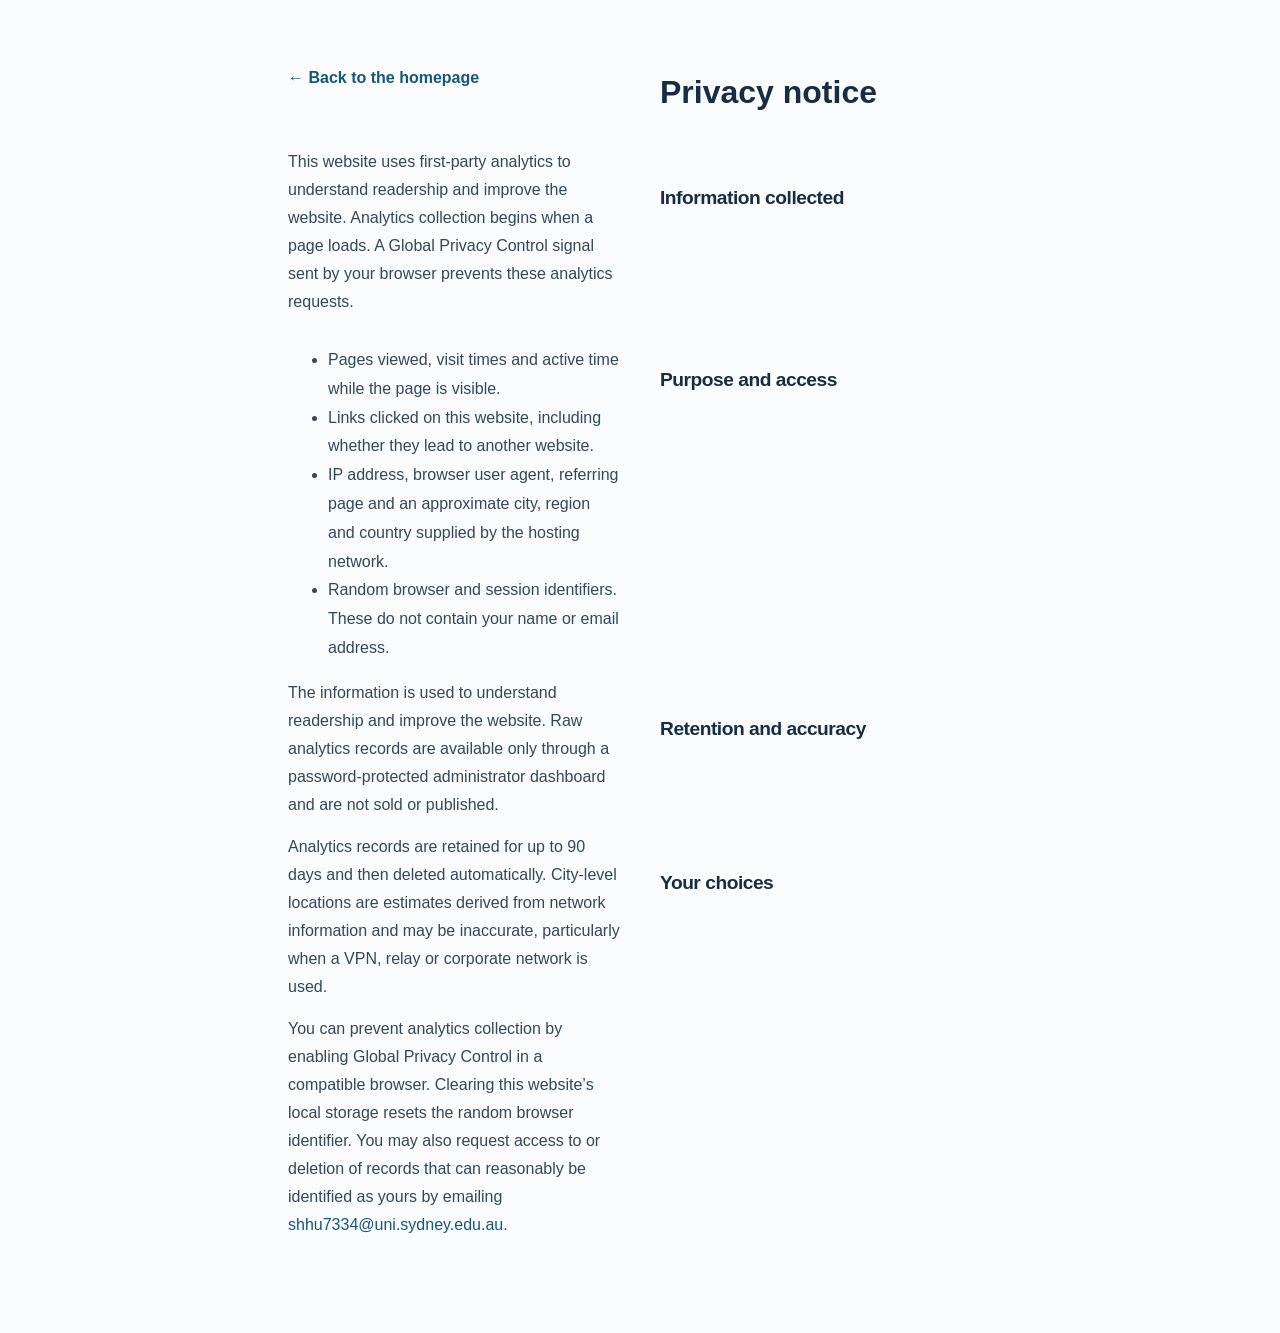
==== privacy.html @ 1123b1df "Add private visitor analytics" ====
<!doctype html>
<html lang="en">
<head>
  <meta charset="utf-8">
  <meta name="viewport" content="width=device-width, initial-scale=1">
  <meta name="theme-color" content="#f8f7f4">
  <meta name="robots" content="noindex">
  <title>Privacy · Shanglong Hu</title>
  <link rel="stylesheet" href="./style.css?v=21">
  <style>
    .privacy-page{max-width:760px;margin:auto;padding:64px 28px 80px}
    .privacy-page h1{font-size:2rem;margin:0 0 28px}
    .privacy-page h2{font-size:1.2rem;margin-top:38px}
    .privacy-page ul{color:var(--body);line-height:1.8}
    .privacy-page .back{display:inline-block;margin-bottom:30px;font-weight:600}
  </style>
</head>
<body>
  <main class="privacy-page">
    <a class="back" href="./index.html">← Back to the homepage</a>
    <h1>Privacy notice</h1>
    <p>This website uses first-party analytics to understand readership and improve the website. Analytics collection begins when a page loads. A Global Privacy Control signal sent by your browser prevents these analytics requests.</p>

    <h2>Information collected</h2>
    <ul>
      <li>Pages viewed, visit times and active time while the page is visible.</li>
      <li>Links clicked on this website, including whether they lead to another website.</li>
      <li>IP address, browser user agent, referring page and an approximate city, region and country supplied by the hosting network.</li>
      <li>Random browser and session identifiers. These do not contain your name or email address.</li>
    </ul>

    <h2>Purpose and access</h2>
    <p>The information is used to understand readership and improve the website. Raw analytics records are available only through a password-protected administrator dashboard and are not sold or published.</p>

    <h2>Retention and accuracy</h2>
    <p>Analytics records are retained for up to 90 days and then deleted automatically. City-level locations are estimates derived from network information and may be inaccurate, particularly when a VPN, relay or corporate network is used.</p>

    <h2>Your choices</h2>
    <p>You can prevent analytics collection by enabling Global Privacy Control in a compatible browser. Clearing this website’s local storage resets the random browser identifier. You may also request access to or deletion of records that can reasonably be identified as yours by emailing <a href="mailto:shhu7334@uni.sydney.edu.au">shhu7334@uni.sydney.edu.au</a>.</p>
  </main>
</body>
</html>
---- style.css ----
:root {
  color-scheme:light;
  --paper:#f8f7f4;
  --text:#23334b;
  --body:#48556a;
  --muted:#66748a;
  --accent:#315d85;
  --line:#d7deea
}

* {
  box-sizing:border-box
}

html {
  scroll-behavior:smooth;
  scroll-padding-top:36px
}

body {
  margin:0;
  background:#f8faf9;
  color:var(--text);
  font:16px/1.75 -apple-system,BlinkMacSystemFont,"Segoe UI",Arial,sans-serif;
  -webkit-font-smoothing:antialiased
}

a {
  color:var(--accent);
  text-decoration:none;
  text-underline-offset:4px
}
a:hover {
  text-decoration:underline
}
a:focus-visible {
  outline:2px solid var(--accent);
  outline-offset:5px;
  border-radius:2px
}

.skip-link {
  position:fixed;
  top:12px;
  left:12px;
  z-index:10;
  padding:8px 16px;
  background:#fff;
  transform:translateY(-160%)
}
.skip-link:focus {
  transform:none
}

.layout {
  display:grid;
  grid-template-columns:240px minmax(0,1fr);
  gap:76px;
  max-width:1120px;
  margin:auto;
  padding:0 40px
}

.sidebar {
  position:sticky;
  top:0;
  align-self:start;
  padding:66px 0 36px
}

.headshot {
  display:block;
  width:140px;
  height:140px;
  object-fit:cover;
  object-position:center 39%;
  border-radius:50%;
  margin:0 auto 24px;
  border:5px solid #fff;
  box-shadow:0 3px 18px #24352f0d
}

.name {
  font:600 1.7rem/1.25 Georgia,"Times New Roman",serif;
  letter-spacing:-.035em;
  margin:0 0 13px;
  text-align:center
}

.affiliation {
  font-size:.86rem;
  line-height:1.65;
  text-align:center;
  margin:0
}

.socials {
  display:flex;
  flex-wrap:wrap;
  justify-content:center;
  align-items:center;
  gap:6px;
  margin:16px 0 26px
}
.socials a {
  display:inline-flex;
  align-items:center;
  justify-content:center;
  width:34px;
  height:34px;
  border:1px solid transparent;
  border-radius:50%;
  transition:background-color .2s ease,border-color .2s ease
}
.socials a:hover {
  background:#fff;
  border-color:var(--line);
  text-decoration:none
}
.socials svg {
  width:18px;
  height:18px;
  fill:currentColor
}

.sidebar nav {
  padding:20px 0 0;
  border-top:1px solid var(--line)
}
.sidebar nav a {
  display:block;
  padding:7px 14px;
  color:var(--body);
  font-size:.86rem;
  border-radius:4px
}
.sidebar nav a:hover {
  background:#e6edf7;
  color:var(--accent);
  text-decoration:none
}

main {
  min-width:0;
  padding:66px 0 36px
}
main:focus {
  outline:none
}
section {
  margin-bottom:48px;
  scroll-margin-top:32px
}

.eyebrow {
  font-size:.69rem;
  letter-spacing:.14em;
  text-transform:uppercase;
  color:var(--accent);
  margin:0 0 16px;
  font-weight:600
}

h2 {
  font:400 1.65rem/1.3 Georgia,"Times New Roman",serif;
  letter-spacing:-.025em;
  margin:0 0 20px;
  padding-bottom:12px;
  border-bottom:1px solid var(--line)
}
h3 {
  font-size:1rem;
  line-height:1.55;
  font-weight:600;
  margin:0 0 7px
}
p {
  margin:0 0 14px;
  color:var(--body)
}

.intro-section {
  margin-bottom:40px
}
.intro-section p:not(.eyebrow) {
  font-size:1rem;
  line-height:1.8
}
.intro-section strong {
  color:var(--text);
  font-weight:600
}

.interest-list {
  list-style:none;
  padding:0;
  margin:0
}
.interest-list li {
  display:grid;
  grid-template-columns:205px minmax(0,1fr);
  gap:18px;
  padding:15px 18px;
  background:#fff;
  border:1px solid var(--line);
  border-left:3px solid #7d9fc2;
  border-radius:6px;
  box-shadow:0 4px 16px #243b3208
}
.interest-list li + li {
  margin-top:12px
}
.interest-list strong {
  font-size:.9rem;
  font-weight:600;
  line-height:1.65;
  color:var(--text)
}
.interest-list span {
  font-size:.89rem;
  color:var(--body);
  line-height:1.7
}

.entry {
  display:grid;
  grid-template-columns:112px minmax(0,1fr);
  gap:22px
}
.entry-date {
  font-size:.77rem;
  color:var(--muted);
  padding-top:3px;
  font-variant-numeric:tabular-nums
}
.entry-subtitle {
  font-size:.88rem;
  margin-bottom:3px
}
.entry p:last-child {
  margin-bottom:0
}

.publication {
  background:#f2f6fc;
  padding:23px 26px;
  border:1px solid var(--line);
  border:1px solid #bed8ed;
  border-radius:6px;
  box-shadow:0 5px 18px #243b3208
}
.publication h3 {
  font-size:1.03rem;
  line-height:1.6;
  margin-bottom:10px
}
.publication p {
  font-size:.87rem;
  margin-bottom:5px
}
.publication .publication-authors {
  color:var(--text)
}
.publication .publication-venue {
  color:var(--muted);
  font-size:.81rem;
  margin-bottom:0
}
.publication-venue span {
  padding:0 3px
}

.project-title {
  margin:16px 0 6px;
  font-size:.92rem;
  line-height:1.65;
  color:var(--text)
}
.project-team {
  color:var(--muted)
}
.entry article>p:not(.project-title) {
  font-size:.86rem
}
.award {
  margin-top:16px;
  line-height:1.9
}
.award-label {
  display:inline-block;
  font-size:.74rem;
  font-weight:600;
  color:#695525;
  background:#f0ebda;
  border-radius:4px;
  padding:4px 10px;
  border:1px solid #e6d9b5;
  margin-bottom:4px;
  transition:background-color .2s ease,border-color .2s ease
}
.award-label span {
  margin-left:5px
}
.award-label:hover {
  background:#e9dfc4;
  border-color:#d6c592;
  text-decoration:none
}

footer {
  display:flex;
  align-items:center;
  flex-wrap:wrap;
  gap:18px;
  border-top:1px solid var(--line);
  padding-top:22px;
  margin-top:52px;
  color:var(--muted);
  font-size:.75rem
}
footer span {
  margin-right:auto
}

@media(max-width:900px) {
  .layout {
  grid-template-columns:210px minmax(0,1fr);
  gap:40px;
  padding:0 28px
}
.interest-list li {
  grid-template-columns:1fr;
  gap:3px
}

}

@media(max-width:700px) {
  .layout {
  display:block;
  max-width:620px;
  padding:0 24px
}
.sidebar {
  position:static;
  padding:36px 0 0
}
.headshot {
  width:112px;
  height:112px;
  margin-bottom:18px
}
.name {
  font-size:1.65rem
}
.socials {
  margin:18px 0 24px
}
.sidebar nav {
  display:flex;
  flex-wrap:wrap;
  justify-content:center;
  padding:14px 0;
  border-bottom:1px solid var(--line);
  gap:2px 4px
}
.sidebar nav a {
  font-size:.78rem;
  padding:5px 8px
}
main {
  padding-top:34px
}
h2 {
  font-size:1.5rem
}
section {
  margin-bottom:35px
}
.entry {
  grid-template-columns:1fr;
  gap:6px
}
.publication {
  padding:18px 20px
}

}

@media(max-width:360px) {
  .layout {
  padding:0 18px
}
footer {
  gap:12px
}

}

@media(prefers-reduced-motion:reduce) {
  html {
  scroll-behavior:auto
}
  .socials a,.award-label {
  transition:none
}

}

.news {
  padding:12px 16px;
  background:#fff;
  border:1px solid #bed8ed;
  border-radius:6px;
}
.interest-list li:nth-child(2) { border-left-color:#81b8ae; background:#f3faf8 }
.interest-list li:nth-child(3) { border-left-color:#80b9ac; background:#f2faf7 }

/* A consistent, understated surface for each content block. */
.news, .interest-list li, #education > div, .publication, #experience .entry {
  background:#fff;
  border:1px solid #d7e5ef;
  border-radius:8px;
  box-shadow:0 3px 14px rgba(35, 51, 75, .035);
}
.news { padding:14px 18px; margin-top:22px }
.interest-list li, .interest-list li:nth-child(2), .interest-list li:nth-child(3) {
  background:#fff;
  border:1px solid #d7e5ef;
  border-left:3px solid #a8cbdc;
  padding:16px 18px;
}
#education > div { padding:20px 22px }
.publication { padding:22px }
#experience .entry { padding:20px 22px }
.entry-date { color:#52748a }
.award-label { color:#315d75; background:#eff7fa; border-color:#d3e7ef }
.award-label:hover { background:#e4f2f6; border-color:#b8d8e4 }
h2 { border-bottom-color:#d7e5ef }
.sidebar nav a { border-radius:6px }
@media(max-width:700px) {
  #education > div, .publication, #experience .entry { padding:18px }
}
/* Profile-led layout inspired by the reference site. */
body { background:#fff; color:#243449; font-family:-apple-system,BlinkMacSystemFont,"Segoe UI",Arial,sans-serif }
.topbar { border-bottom:1px solid #e3eaf0; background:#fff }
.topbar-inner { max-width:1120px; min-height:70px; margin:auto; padding:0 40px; display:flex; align-items:center; justify-content:space-between; gap:24px }
.brand { color:#243449; font-weight:700; font-size:1.15rem }
.topbar nav { display:flex; flex-wrap:wrap; gap:28px }
.topbar nav a { color:#344a60; font-size:.88rem; font-weight:600 }
.layout { max-width:1120px; grid-template-columns:240px minmax(0,1fr); gap:70px }
.sidebar { position:static; padding-top:76px }
.headshot { width:180px; height:180px; border:4px solid #e3eef3; box-shadow:none; margin-bottom:22px }
.name { font:700 1.75rem/1.2 -apple-system,BlinkMacSystemFont,"Segoe UI",Arial,sans-serif; letter-spacing:-.025em }
.affiliation { font-size:.95rem }
main { padding-top:76px; display:grid; grid-template-columns:1fr 1fr; column-gap:40px; align-items:start }
section { margin-bottom:48px }
#about, #publication, #experience, footer { grid-column:1 / -1 }
#research { grid-column:1 }
#education { grid-column:2 }
.eyebrow { color:#487c8a; margin-bottom:12px }
h2 { font:700 1.65rem/1.25 -apple-system,BlinkMacSystemFont,"Segoe UI",Arial,sans-serif; letter-spacing:-.025em; border:0; padding:0; margin-bottom:20px }
.intro-section { margin-bottom:36px }
.intro-section p:not(.eyebrow) { line-height:1.75 }
.news { background:#fff; border:1px solid #bed8ed; border-radius:6px; box-shadow:none; padding:12px 16px }
.interest-list li, .interest-list li:nth-child(2), .interest-list li:nth-child(3) { display:list-item; list-style:disc; background:transparent; border:0; border-radius:0; padding:0; margin:0 0 12px 19px; box-shadow:none }
.interest-list strong, .interest-list span { display:block }
.interest-list span { margin-top:2px }
#education > div { background:transparent; border:0; padding:0; box-shadow:none }
.publication, #experience .entry { background:#fff; border:1px solid #dce8ef; border-radius:8px; box-shadow:0 4px 20px rgba(35,51,75,.04); padding:22px }
footer { width:100% }
@media(max-width:900px) { .layout { grid-template-columns:200px minmax(0,1fr); gap:36px } .headshot { width:160px; height:160px } main { column-gap:25px } }
@media(max-width:700px) { .topbar-inner { padding:16px 24px; flex-wrap:wrap; gap:12px } .topbar nav { gap:12px 20px } .layout { display:block; padding:0 24px } .sidebar { padding:38px 0 0 } .headshot { width:140px; height:140px } main { padding-top:28px; display:block } section { margin-bottom:36px } .interest-list li, .interest-list li:nth-child(2), .interest-list li:nth-child(3) { display:list-item } }

/* Profile links and high-contrast, quiet blue palette. */
:root { --text:#172d42; --body:#33485b; --muted:#526778; --accent:#155878; --line:#c6d9e3 }
body { color:var(--text); background:#f9fbfc }
p { color:var(--body) }
.topbar { background:#fff; border-bottom-color:#cbdce5 }
.brand, .topbar nav a { color:#17374d }
.topbar nav a:hover, a:hover { color:#0b617d }
.socials { display:flex; flex-direction:column; align-items:stretch; gap:2px; width:max-content; max-width:100%; margin:22px auto 0 }
.socials a { width:auto; height:auto; justify-content:flex-start; gap:11px; padding:6px 10px; border-radius:6px; color:#155878; font-size:.88rem; font-weight:600 }
.socials a:hover { background:#eaf4f7; border-color:#c6dce5 }
.socials svg { flex:none; width:18px; height:18px }
.headshot { border-color:#c9e0e5 }
.news { border-color:#a8cce0; background:#fff }
.publication, #experience .entry { border-color:#cbdce5; background:#fff }
.publication .publication-venue, .entry-date, footer { color:#526778 }
.interest-list span { color:#33485b }
@media(max-width:700px) { .socials { margin:20px auto 0 } }

.headshot { filter:brightness(1.15) }

.headshot { width:195px; height:195px }
@media(max-width:900px) { .headshot { width:175px; height:175px } }
@media(max-width:700px) { .headshot { width:150px; height:150px } }

.paper-links { display:flex; flex-wrap:wrap; gap:10px; margin-top:16px }
.paper-links a { display:inline-flex; align-items:center; padding:5px 14px; border:1px solid #aacbdc; border-radius:5px; background:#fff; color:#155878; font-size:.8rem; font-weight:600; line-height:1.6 }
.paper-links a:hover { background:#eaf4f7; border-color:#7caabc; text-decoration:none }

/* Education follows the profile links in the sidebar. */
.sidebar #education { margin:32px 0 0; padding-top:24px; border-top:1px solid var(--line) }
.sidebar #education h2 { font-size:1.15rem; margin-bottom:14px }
.sidebar #education h3 { font-size:.9rem; line-height:1.5 }
.sidebar #education .entry-subtitle { font-size:.8rem; line-height:1.65; margin-bottom:5px }
#research { grid-column:1 / -1 }
@media(max-width:700px) { .sidebar #education { max-width:360px; margin:28px auto 0; padding-top:22px } }

/* Compact profile links on portrait phones; stacked links in landscape. */
@media(max-width:700px) and (orientation:portrait) {
  .socials { flex-direction:row; justify-content:center; align-items:stretch; width:100%; max-width:360px; gap:4px; margin:22px auto 0 }
  .socials a { flex:1 1 0; min-width:0; flex-direction:column; justify-content:flex-start; gap:7px; padding:8px 2px; text-align:center; font-size:.72rem; line-height:1.4 }
  .socials svg { width:20px; height:20px }
}
@media(orientation:landscape) {
  .socials { flex-direction:column; width:max-content; align-items:stretch }
  .socials a { flex-direction:row; justify-content:flex-start; gap:11px }
}

@media(max-width:700px) and (orientation:portrait) { .sidebar #education { display:none } }
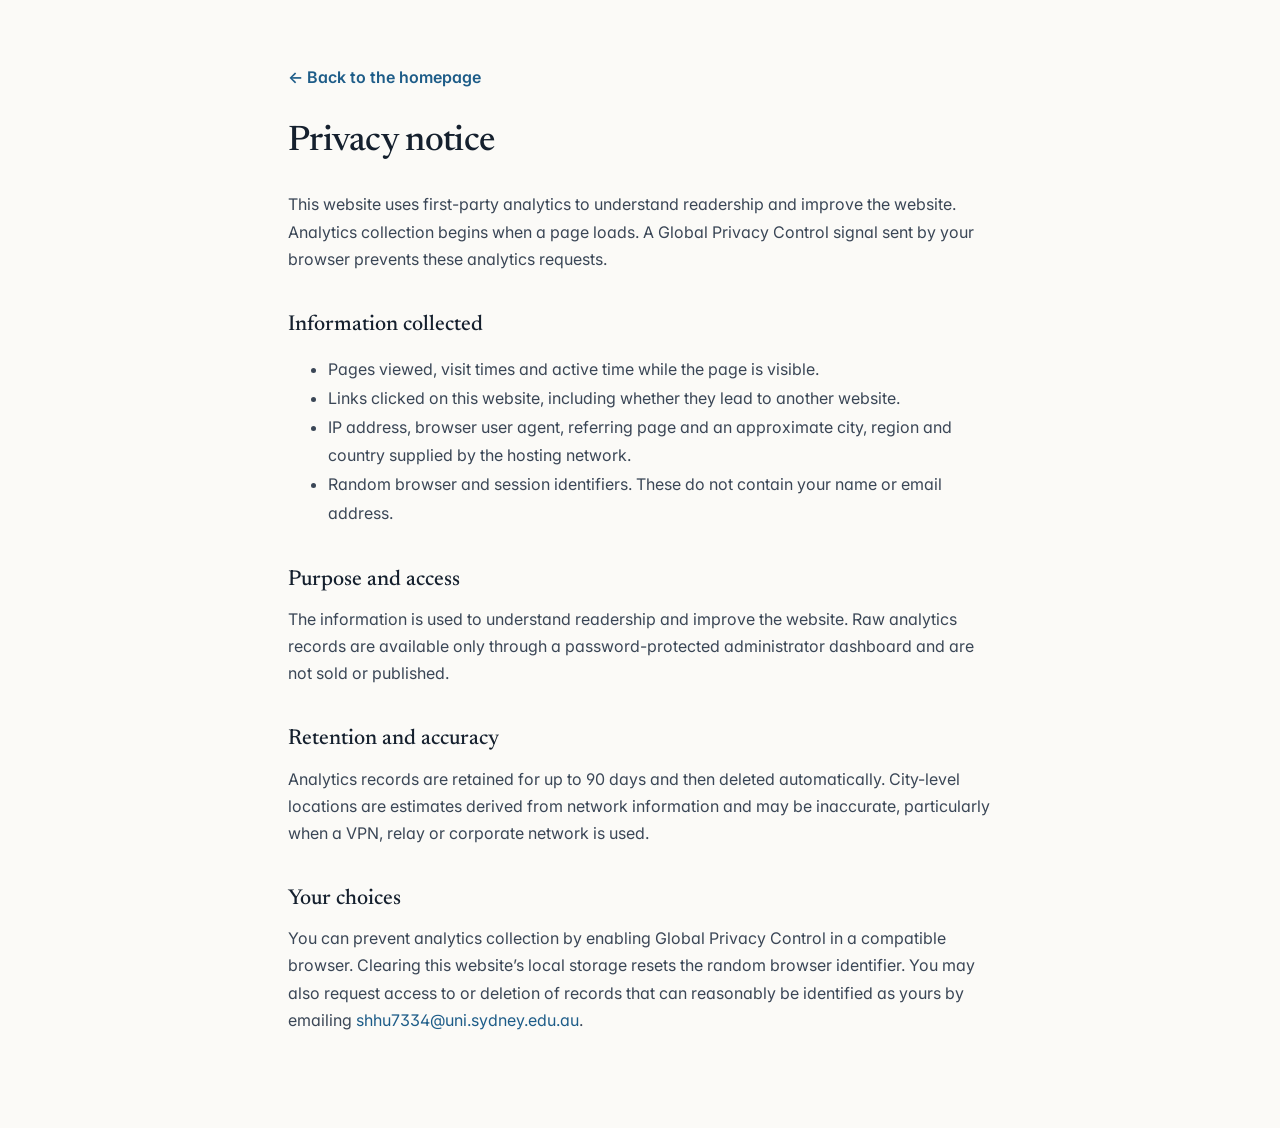
==== commit 7f519381: "Redesign homepage: new typography, paper figure, dark mode - Lead with a research statement and a da" ====
--- a/privacy.html
+++ b/privacy.html
@@ -3,14 +3,17 @@
 <head>
   <meta charset="utf-8">
   <meta name="viewport" content="width=device-width, initial-scale=1">
-  <meta name="theme-color" content="#f8f7f4">
+  <meta name="color-scheme" content="light dark">
+  <meta name="theme-color" content="#fbfaf7">
   <meta name="robots" content="noindex">
   <title>Privacy · Shanglong Hu</title>
-  <link rel="stylesheet" href="./style.css?v=21">
+  <script>(function(){var t=null;try{t=localStorage.getItem("shl_theme");}catch(e){}if(t==="light"||t==="dark")document.documentElement.setAttribute("data-theme",t);})();</script>
+  <link rel="stylesheet" href="https://fonts.googleapis.com/css2?family=Inter:wght@400;500;600&family=Newsreader:opsz,wght@6..72,500&display=swap" media="print" onload="this.media='all'">
+  <link rel="stylesheet" href="./style.css?v=30">
   <style>
     .privacy-page{max-width:760px;margin:auto;padding:64px 28px 80px}
-    .privacy-page h1{font-size:2rem;margin:0 0 28px}
-    .privacy-page h2{font-size:1.2rem;margin-top:38px}
+    .privacy-page h1{font:500 2.2rem/1.2 var(--font-serif);letter-spacing:-.02em;margin:0 0 28px}
+    .privacy-page h2{font:500 1.35rem/1.3 var(--font-serif);margin:38px 0 12px}
     .privacy-page ul{color:var(--body);line-height:1.8}
     .privacy-page .back{display:inline-block;margin-bottom:30px;font-weight:600}
   </style>
--- a/style.css
+++ b/style.css
@@ -1,523 +1,764 @@
-:root {
-  color-scheme:light;
-  --paper:#f8f7f4;
-  --text:#23334b;
-  --body:#48556a;
-  --muted:#66748a;
-  --accent:#315d85;
-  --line:#d7deea
-}
-
-* {
-  box-sizing:border-box
-}
-
-html {
-  scroll-behavior:smooth;
-  scroll-padding-top:36px
-}
-
-body {
-  margin:0;
-  background:#f8faf9;
-  color:var(--text);
-  font:16px/1.75 -apple-system,BlinkMacSystemFont,"Segoe UI",Arial,sans-serif;
-  -webkit-font-smoothing:antialiased
-}
-
-a {
-  color:var(--accent);
-  text-decoration:none;
-  text-underline-offset:4px
-}
-a:hover {
-  text-decoration:underline
-}
-a:focus-visible {
-  outline:2px solid var(--accent);
-  outline-offset:5px;
-  border-radius:2px
-}
-
-.skip-link {
-  position:fixed;
-  top:12px;
-  left:12px;
-  z-index:10;
-  padding:8px 16px;
-  background:#fff;
-  transform:translateY(-160%)
-}
-.skip-link:focus {
-  transform:none
-}
-
-.layout {
-  display:grid;
-  grid-template-columns:240px minmax(0,1fr);
-  gap:76px;
-  max-width:1120px;
-  margin:auto;
-  padding:0 40px
-}
-
-.sidebar {
-  position:sticky;
-  top:0;
-  align-self:start;
-  padding:66px 0 36px
-}
-
-.headshot {
-  display:block;
-  width:140px;
-  height:140px;
-  object-fit:cover;
-  object-position:center 39%;
-  border-radius:50%;
-  margin:0 auto 24px;
-  border:5px solid #fff;
-  box-shadow:0 3px 18px #24352f0d
-}
-
-.name {
-  font:600 1.7rem/1.25 Georgia,"Times New Roman",serif;
-  letter-spacing:-.035em;
-  margin:0 0 13px;
-  text-align:center
-}
-
-.affiliation {
-  font-size:.86rem;
-  line-height:1.65;
-  text-align:center;
-  margin:0
-}
-
-.socials {
-  display:flex;
-  flex-wrap:wrap;
-  justify-content:center;
-  align-items:center;
-  gap:6px;
-  margin:16px 0 26px
-}
-.socials a {
-  display:inline-flex;
-  align-items:center;
-  justify-content:center;
-  width:34px;
-  height:34px;
-  border:1px solid transparent;
-  border-radius:50%;
-  transition:background-color .2s ease,border-color .2s ease
-}
-.socials a:hover {
-  background:#fff;
-  border-color:var(--line);
-  text-decoration:none
-}
-.socials svg {
-  width:18px;
-  height:18px;
-  fill:currentColor
-}
-
-.sidebar nav {
-  padding:20px 0 0;
-  border-top:1px solid var(--line)
-}
-.sidebar nav a {
-  display:block;
-  padding:7px 14px;
-  color:var(--body);
-  font-size:.86rem;
-  border-radius:4px
-}
-.sidebar nav a:hover {
-  background:#e6edf7;
-  color:var(--accent);
-  text-decoration:none
-}
-
-main {
-  min-width:0;
-  padding:66px 0 36px
-}
-main:focus {
-  outline:none
-}
-section {
-  margin-bottom:48px;
-  scroll-margin-top:32px
-}
-
-.eyebrow {
-  font-size:.69rem;
-  letter-spacing:.14em;
-  text-transform:uppercase;
-  color:var(--accent);
-  margin:0 0 16px;
-  font-weight:600
-}
-
-h2 {
-  font:400 1.65rem/1.3 Georgia,"Times New Roman",serif;
-  letter-spacing:-.025em;
-  margin:0 0 20px;
-  padding-bottom:12px;
-  border-bottom:1px solid var(--line)
-}
-h3 {
-  font-size:1rem;
-  line-height:1.55;
-  font-weight:600;
-  margin:0 0 7px
-}
-p {
-  margin:0 0 14px;
-  color:var(--body)
-}
-
-.intro-section {
-  margin-bottom:40px
-}
-.intro-section p:not(.eyebrow) {
-  font-size:1rem;
-  line-height:1.8
-}
-.intro-section strong {
-  color:var(--text);
-  font-weight:600
-}
-
-.interest-list {
-  list-style:none;
-  padding:0;
-  margin:0
-}
-.interest-list li {
-  display:grid;
-  grid-template-columns:205px minmax(0,1fr);
-  gap:18px;
-  padding:15px 18px;
-  background:#fff;
-  border:1px solid var(--line);
-  border-left:3px solid #7d9fc2;
-  border-radius:6px;
-  box-shadow:0 4px 16px #243b3208
-}
-.interest-list li + li {
-  margin-top:12px
-}
-.interest-list strong {
-  font-size:.9rem;
-  font-weight:600;
-  line-height:1.65;
-  color:var(--text)
-}
-.interest-list span {
-  font-size:.89rem;
-  color:var(--body);
-  line-height:1.7
-}
-
-.entry {
-  display:grid;
-  grid-template-columns:112px minmax(0,1fr);
-  gap:22px
-}
-.entry-date {
-  font-size:.77rem;
-  color:var(--muted);
-  padding-top:3px;
-  font-variant-numeric:tabular-nums
-}
-.entry-subtitle {
-  font-size:.88rem;
-  margin-bottom:3px
-}
-.entry p:last-child {
-  margin-bottom:0
-}
-
-.publication {
-  background:#f2f6fc;
-  padding:23px 26px;
-  border:1px solid var(--line);
-  border:1px solid #bed8ed;
-  border-radius:6px;
-  box-shadow:0 5px 18px #243b3208
-}
-.publication h3 {
-  font-size:1.03rem;
-  line-height:1.6;
-  margin-bottom:10px
-}
-.publication p {
-  font-size:.87rem;
-  margin-bottom:5px
-}
-.publication .publication-authors {
-  color:var(--text)
-}
-.publication .publication-venue {
-  color:var(--muted);
-  font-size:.81rem;
-  margin-bottom:0
-}
-.publication-venue span {
-  padding:0 3px
-}
-
-.project-title {
-  margin:16px 0 6px;
-  font-size:.92rem;
-  line-height:1.65;
-  color:var(--text)
-}
-.project-team {
-  color:var(--muted)
-}
-.entry article>p:not(.project-title) {
-  font-size:.86rem
-}
-.award {
-  margin-top:16px;
-  line-height:1.9
-}
-.award-label {
-  display:inline-block;
-  font-size:.74rem;
-  font-weight:600;
-  color:#695525;
-  background:#f0ebda;
-  border-radius:4px;
-  padding:4px 10px;
-  border:1px solid #e6d9b5;
-  margin-bottom:4px;
-  transition:background-color .2s ease,border-color .2s ease
-}
-.award-label span {
-  margin-left:5px
-}
-.award-label:hover {
-  background:#e9dfc4;
-  border-color:#d6c592;
-  text-decoration:none
-}
-
-footer {
-  display:flex;
-  align-items:center;
-  flex-wrap:wrap;
-  gap:18px;
-  border-top:1px solid var(--line);
-  padding-top:22px;
-  margin-top:52px;
-  color:var(--muted);
-  font-size:.75rem
-}
-footer span {
-  margin-right:auto
-}
-
-@media(max-width:900px) {
-  .layout {
-  grid-template-columns:210px minmax(0,1fr);
-  gap:40px;
-  padding:0 28px
-}
-.interest-list li {
-  grid-template-columns:1fr;
-  gap:3px
-}
-
-}
-
-@media(max-width:700px) {
-  .layout {
-  display:block;
-  max-width:620px;
-  padding:0 24px
-}
-.sidebar {
-  position:static;
-  padding:36px 0 0
-}
-.headshot {
-  width:112px;
-  height:112px;
-  margin-bottom:18px
-}
-.name {
-  font-size:1.65rem
-}
-.socials {
-  margin:18px 0 24px
-}
-.sidebar nav {
-  display:flex;
-  flex-wrap:wrap;
-  justify-content:center;
-  padding:14px 0;
-  border-bottom:1px solid var(--line);
-  gap:2px 4px
-}
-.sidebar nav a {
-  font-size:.78rem;
-  padding:5px 8px
-}
-main {
-  padding-top:34px
-}
-h2 {
-  font-size:1.5rem
-}
-section {
-  margin-bottom:35px
-}
-.entry {
-  grid-template-columns:1fr;
-  gap:6px
-}
-.publication {
-  padding:18px 20px
-}
-
-}
-
-@media(max-width:360px) {
-  .layout {
-  padding:0 18px
-}
-footer {
-  gap:12px
-}
-
-}
-
-@media(prefers-reduced-motion:reduce) {
-  html {
-  scroll-behavior:auto
-}
-  .socials a,.award-label {
-  transition:none
-}
-
-}
-
-.news {
-  padding:12px 16px;
-  background:#fff;
-  border:1px solid #bed8ed;
-  border-radius:6px;
-}
-.interest-list li:nth-child(2) { border-left-color:#81b8ae; background:#f3faf8 }
-.interest-list li:nth-child(3) { border-left-color:#80b9ac; background:#f2faf7 }
-
-/* A consistent, understated surface for each content block. */
-.news, .interest-list li, #education > div, .publication, #experience .entry {
-  background:#fff;
-  border:1px solid #d7e5ef;
-  border-radius:8px;
-  box-shadow:0 3px 14px rgba(35, 51, 75, .035);
-}
-.news { padding:14px 18px; margin-top:22px }
-.interest-list li, .interest-list li:nth-child(2), .interest-list li:nth-child(3) {
-  background:#fff;
-  border:1px solid #d7e5ef;
-  border-left:3px solid #a8cbdc;
-  padding:16px 18px;
-}
-#education > div { padding:20px 22px }
-.publication { padding:22px }
-#experience .entry { padding:20px 22px }
-.entry-date { color:#52748a }
-.award-label { color:#315d75; background:#eff7fa; border-color:#d3e7ef }
-.award-label:hover { background:#e4f2f6; border-color:#b8d8e4 }
-h2 { border-bottom-color:#d7e5ef }
-.sidebar nav a { border-radius:6px }
-@media(max-width:700px) {
-  #education > div, .publication, #experience .entry { padding:18px }
-}
-/* Profile-led layout inspired by the reference site. */
-body { background:#fff; color:#243449; font-family:-apple-system,BlinkMacSystemFont,"Segoe UI",Arial,sans-serif }
-.topbar { border-bottom:1px solid #e3eaf0; background:#fff }
-.topbar-inner { max-width:1120px; min-height:70px; margin:auto; padding:0 40px; display:flex; align-items:center; justify-content:space-between; gap:24px }
-.brand { color:#243449; font-weight:700; font-size:1.15rem }
-.topbar nav { display:flex; flex-wrap:wrap; gap:28px }
-.topbar nav a { color:#344a60; font-size:.88rem; font-weight:600 }
-.layout { max-width:1120px; grid-template-columns:240px minmax(0,1fr); gap:70px }
-.sidebar { position:static; padding-top:76px }
-.headshot { width:180px; height:180px; border:4px solid #e3eef3; box-shadow:none; margin-bottom:22px }
-.name { font:700 1.75rem/1.2 -apple-system,BlinkMacSystemFont,"Segoe UI",Arial,sans-serif; letter-spacing:-.025em }
-.affiliation { font-size:.95rem }
-main { padding-top:76px; display:grid; grid-template-columns:1fr 1fr; column-gap:40px; align-items:start }
-section { margin-bottom:48px }
-#about, #publication, #experience, footer { grid-column:1 / -1 }
-#research { grid-column:1 }
-#education { grid-column:2 }
-.eyebrow { color:#487c8a; margin-bottom:12px }
-h2 { font:700 1.65rem/1.25 -apple-system,BlinkMacSystemFont,"Segoe UI",Arial,sans-serif; letter-spacing:-.025em; border:0; padding:0; margin-bottom:20px }
-.intro-section { margin-bottom:36px }
-.intro-section p:not(.eyebrow) { line-height:1.75 }
-.news { background:#fff; border:1px solid #bed8ed; border-radius:6px; box-shadow:none; padding:12px 16px }
-.interest-list li, .interest-list li:nth-child(2), .interest-list li:nth-child(3) { display:list-item; list-style:disc; background:transparent; border:0; border-radius:0; padding:0; margin:0 0 12px 19px; box-shadow:none }
-.interest-list strong, .interest-list span { display:block }
-.interest-list span { margin-top:2px }
-#education > div { background:transparent; border:0; padding:0; box-shadow:none }
-.publication, #experience .entry { background:#fff; border:1px solid #dce8ef; border-radius:8px; box-shadow:0 4px 20px rgba(35,51,75,.04); padding:22px }
-footer { width:100% }
-@media(max-width:900px) { .layout { grid-template-columns:200px minmax(0,1fr); gap:36px } .headshot { width:160px; height:160px } main { column-gap:25px } }
-@media(max-width:700px) { .topbar-inner { padding:16px 24px; flex-wrap:wrap; gap:12px } .topbar nav { gap:12px 20px } .layout { display:block; padding:0 24px } .sidebar { padding:38px 0 0 } .headshot { width:140px; height:140px } main { padding-top:28px; display:block } section { margin-bottom:36px } .interest-list li, .interest-list li:nth-child(2), .interest-list li:nth-child(3) { display:list-item } }
-
-/* Profile links and high-contrast, quiet blue palette. */
-:root { --text:#172d42; --body:#33485b; --muted:#526778; --accent:#155878; --line:#c6d9e3 }
-body { color:var(--text); background:#f9fbfc }
-p { color:var(--body) }
-.topbar { background:#fff; border-bottom-color:#cbdce5 }
-.brand, .topbar nav a { color:#17374d }
-.topbar nav a:hover, a:hover { color:#0b617d }
-.socials { display:flex; flex-direction:column; align-items:stretch; gap:2px; width:max-content; max-width:100%; margin:22px auto 0 }
-.socials a { width:auto; height:auto; justify-content:flex-start; gap:11px; padding:6px 10px; border-radius:6px; color:#155878; font-size:.88rem; font-weight:600 }
-.socials a:hover { background:#eaf4f7; border-color:#c6dce5 }
-.socials svg { flex:none; width:18px; height:18px }
-.headshot { border-color:#c9e0e5 }
-.news { border-color:#a8cce0; background:#fff }
-.publication, #experience .entry { border-color:#cbdce5; background:#fff }
-.publication .publication-venue, .entry-date, footer { color:#526778 }
-.interest-list span { color:#33485b }
-@media(max-width:700px) { .socials { margin:20px auto 0 } }
-
-.headshot { filter:brightness(1.15) }
-
-.headshot { width:195px; height:195px }
-@media(max-width:900px) { .headshot { width:175px; height:175px } }
-@media(max-width:700px) { .headshot { width:150px; height:150px } }
-
-.paper-links { display:flex; flex-wrap:wrap; gap:10px; margin-top:16px }
-.paper-links a { display:inline-flex; align-items:center; padding:5px 14px; border:1px solid #aacbdc; border-radius:5px; background:#fff; color:#155878; font-size:.8rem; font-weight:600; line-height:1.6 }
-.paper-links a:hover { background:#eaf4f7; border-color:#7caabc; text-decoration:none }
-
-/* Education follows the profile links in the sidebar. */
-.sidebar #education { margin:32px 0 0; padding-top:24px; border-top:1px solid var(--line) }
-.sidebar #education h2 { font-size:1.15rem; margin-bottom:14px }
-.sidebar #education h3 { font-size:.9rem; line-height:1.5 }
-.sidebar #education .entry-subtitle { font-size:.8rem; line-height:1.65; margin-bottom:5px }
-#research { grid-column:1 / -1 }
-@media(max-width:700px) { .sidebar #education { max-width:360px; margin:28px auto 0; padding-top:22px } }
-
-/* Compact profile links on portrait phones; stacked links in landscape. */
-@media(max-width:700px) and (orientation:portrait) {
-  .socials { flex-direction:row; justify-content:center; align-items:stretch; width:100%; max-width:360px; gap:4px; margin:22px auto 0 }
-  .socials a { flex:1 1 0; min-width:0; flex-direction:column; justify-content:flex-start; gap:7px; padding:8px 2px; text-align:center; font-size:.72rem; line-height:1.4 }
-  .socials svg { width:20px; height:20px }
-}
-@media(orientation:landscape) {
-  .socials { flex-direction:column; width:max-content; align-items:stretch }
-  .socials a { flex-direction:row; justify-content:flex-start; gap:11px }
-}
-
-@media(max-width:700px) and (orientation:portrait) { .sidebar #education { display:none } }
-
+/* ==========================================================================
+   Shanglong Hu — Academic Homepage
+   One set of design tokens; light and dark themes; no build step.
+   ========================================================================== */
+
+:root {
+  color-scheme: light;
+
+  /* Color */
+  --bg: #fbfaf7;
+  --surface: #ffffff;
+  --surface-2: #f3f1ea;
+  --text: #15202e;
+  --body: #3a4656;
+  --muted: #5f6b7a;
+  --line: #e5e1d6;
+  --line-strong: #d3cdbd;
+  --accent: #1d5c88;
+  --accent-hover: #12476d;
+  --accent-soft: #e9f1f7;
+  --warm: #b4492a;
+  --warm-soft: #fbece5;
+  --warm-line: #f1cfc0;
+  --figure-bg: #ffffff;
+  --topbar-bg: rgba(251, 250, 247, .82);
+  --shadow: 0 1px 2px rgba(21, 32, 46, .04), 0 8px 24px rgba(21, 32, 46, .05);
+  --shadow-hover: 0 2px 4px rgba(21, 32, 46, .05), 0 14px 32px rgba(21, 32, 46, .09);
+
+  /* Type */
+  --font-sans: "Inter", -apple-system, BlinkMacSystemFont, "Segoe UI", Roboto, "Helvetica Neue", Arial, sans-serif;
+  --font-serif: "Newsreader", "Iowan Old Style", "Palatino Linotype", Palatino, Georgia, "Times New Roman", serif;
+  --font-mono: ui-monospace, SFMono-Regular, Menlo, Consolas, "Liberation Mono", monospace;
+
+  /* Shape & space */
+  --radius: 12px;
+  --radius-sm: 8px;
+  --topbar-h: 64px;
+  --gutter: 40px;
+}
+
+/* Dark theme: follows the system unless the visitor picked light. */
+@media (prefers-color-scheme: dark) {
+  :root:not([data-theme="light"]) {
+    color-scheme: dark;
+    --bg: #0f141b;
+    --surface: #161d26;
+    --surface-2: #1c2531;
+    --text: #e9edf2;
+    --body: #c2cbd6;
+    --muted: #8e9aa8;
+    --line: #26303c;
+    --line-strong: #364252;
+    --accent: #84bde8;
+    --accent-hover: #a9d2f1;
+    --accent-soft: #182a3a;
+    --warm: #f29470;
+    --warm-soft: #2c1d17;
+    --warm-line: #4d3127;
+    --figure-bg: #f4f3ef;
+    --topbar-bg: rgba(15, 20, 27, .8);
+    --shadow: 0 1px 2px rgba(0, 0, 0, .25), 0 8px 24px rgba(0, 0, 0, .25);
+    --shadow-hover: 0 2px 4px rgba(0, 0, 0, .3), 0 14px 32px rgba(0, 0, 0, .35);
+  }
+}
+:root[data-theme="dark"] {
+  color-scheme: dark;
+  --bg: #0f141b;
+  --surface: #161d26;
+  --surface-2: #1c2531;
+  --text: #e9edf2;
+  --body: #c2cbd6;
+  --muted: #8e9aa8;
+  --line: #26303c;
+  --line-strong: #364252;
+  --accent: #84bde8;
+  --accent-hover: #a9d2f1;
+  --accent-soft: #182a3a;
+  --warm: #f29470;
+  --warm-soft: #2c1d17;
+  --warm-line: #4d3127;
+  --figure-bg: #f4f3ef;
+  --topbar-bg: rgba(15, 20, 27, .8);
+  --shadow: 0 1px 2px rgba(0, 0, 0, .25), 0 8px 24px rgba(0, 0, 0, .25);
+  --shadow-hover: 0 2px 4px rgba(0, 0, 0, .3), 0 14px 32px rgba(0, 0, 0, .35);
+}
+
+/* ---------- Base ---------- */
+
+*, *::before, *::after { box-sizing: border-box; }
+
+html {
+  scroll-behavior: smooth;
+  scroll-padding-top: calc(var(--topbar-h) + 24px);
+  -webkit-text-size-adjust: 100%;
+}
+
+body {
+  margin: 0;
+  background: var(--bg);
+  color: var(--text);
+  font: 400 16px/1.7 var(--font-sans);
+  font-feature-settings: "cv11", "ss01";
+  -webkit-font-smoothing: antialiased;
+  -moz-osx-font-smoothing: grayscale;
+  text-rendering: optimizeLegibility;
+}
+
+img { max-width: 100%; height: auto; }
+
+a {
+  color: var(--accent);
+  text-decoration: none;
+  text-underline-offset: 3px;
+  text-decoration-thickness: 1px;
+  transition: color .15s ease;
+}
+a:hover { color: var(--accent-hover); text-decoration: underline; }
+a:focus-visible, button:focus-visible, summary:focus-visible {
+  outline: 2px solid var(--accent);
+  outline-offset: 3px;
+  border-radius: 4px;
+}
+
+p { margin: 0 0 14px; color: var(--body); }
+strong { color: var(--text); font-weight: 600; }
+h1, h2, h3 { color: var(--text); margin: 0; }
+
+svg { fill: currentColor; }
+
+.skip-link {
+  position: fixed;
+  top: 12px;
+  left: 12px;
+  z-index: 100;
+  padding: 8px 16px;
+  border-radius: var(--radius-sm);
+  background: var(--surface);
+  box-shadow: var(--shadow);
+  transform: translateY(-160%);
+}
+.skip-link:focus { transform: none; }
+
+/* ---------- Top bar ---------- */
+
+.topbar {
+  position: sticky;
+  top: 0;
+  z-index: 50;
+  background: var(--topbar-bg);
+  -webkit-backdrop-filter: saturate(160%) blur(12px);
+  backdrop-filter: saturate(160%) blur(12px);
+  border-bottom: 1px solid transparent;
+  transition: border-color .2s ease;
+}
+.topbar.is-scrolled { border-bottom-color: var(--line); }
+
+.topbar-inner {
+  max-width: 1120px;
+  height: var(--topbar-h);
+  margin: 0 auto;
+  padding: 0 var(--gutter);
+  display: flex;
+  align-items: center;
+  gap: 24px;
+}
+
+.brand {
+  display: inline-flex;
+  align-items: center;
+  gap: 10px;
+  color: var(--text);
+  font-weight: 600;
+  font-size: .98rem;
+  letter-spacing: -.01em;
+  margin-right: auto;
+}
+.brand:hover { color: var(--text); text-decoration: none; }
+.brand-mark {
+  display: inline-grid;
+  place-items: center;
+  width: 30px;
+  height: 30px;
+  border-radius: 8px;
+  background: #244763;
+  color: #e4fff6;
+  font-size: .72rem;
+  font-weight: 600;
+  letter-spacing: .02em;
+  box-shadow: inset 0 0 0 1px rgba(255, 255, 255, .08);
+}
+
+.topnav { display: flex; gap: 4px; }
+.topnav a {
+  position: relative;
+  padding: 6px 12px;
+  border-radius: 999px;
+  color: var(--body);
+  font-size: .88rem;
+  font-weight: 500;
+  transition: color .15s ease, background-color .15s ease;
+}
+.topnav a:hover { color: var(--text); background: var(--surface-2); text-decoration: none; }
+.topnav a.is-active { color: var(--accent); background: var(--accent-soft); }
+
+.theme-toggle {
+  display: inline-grid;
+  place-items: center;
+  width: 36px;
+  height: 36px;
+  padding: 0;
+  border: 1px solid var(--line);
+  border-radius: 999px;
+  background: var(--surface);
+  color: var(--body);
+  cursor: pointer;
+  transition: color .15s ease, border-color .15s ease, background-color .15s ease;
+}
+.theme-toggle:hover { color: var(--text); border-color: var(--line-strong); }
+.theme-toggle svg { width: 17px; height: 17px; }
+.theme-toggle .icon-sun { display: none; }
+:root[data-theme="dark"] .theme-toggle .icon-sun { display: block; }
+:root[data-theme="dark"] .theme-toggle .icon-moon { display: none; }
+@media (prefers-color-scheme: dark) {
+  :root:not([data-theme="light"]) .theme-toggle .icon-sun { display: block; }
+  :root:not([data-theme="light"]) .theme-toggle .icon-moon { display: none; }
+}
+html:not(.js) .theme-toggle { display: none; }
+
+/* ---------- Layout ---------- */
+
+.layout {
+  display: grid;
+  grid-template-columns: 248px minmax(0, 1fr);
+  gap: 72px;
+  max-width: 1120px;
+  margin: 0 auto;
+  padding: 0 var(--gutter);
+}
+
+/* ---------- Sidebar ---------- */
+
+.sidebar { padding: 56px 0 40px; }
+
+@media (min-width: 901px) and (min-height: 740px) {
+  .sidebar {
+    position: sticky;
+    top: var(--topbar-h);
+    align-self: start;
+  }
+}
+
+.profile { text-align: center; }
+
+.headshot {
+  display: block;
+  width: 184px;
+  height: 184px;
+  margin: 0 auto 20px;
+  object-fit: cover;
+  object-position: center 39%;
+  border-radius: 50%;
+  background: var(--surface-2);
+  box-shadow: 0 0 0 1px var(--line), 0 0 0 6px var(--surface), 0 0 0 7px var(--line), var(--shadow);
+}
+
+.name {
+  font: 500 2rem/1.15 var(--font-serif);
+  letter-spacing: -.02em;
+  margin-bottom: 8px;
+}
+.role {
+  margin: 0 0 2px;
+  color: var(--muted);
+  font-size: .86rem;
+  line-height: 1.5;
+}
+.affiliation { margin: 0; font-size: .9rem; font-weight: 500; }
+
+.socials {
+  list-style: none;
+  margin: 24px 0 0;
+  padding: 0;
+  display: grid;
+  grid-template-columns: 1fr 1fr;
+  gap: 8px;
+}
+.socials a {
+  display: flex;
+  align-items: center;
+  gap: 8px;
+  padding: 8px 10px;
+  border: 1px solid var(--line);
+  border-radius: var(--radius-sm);
+  background: var(--surface);
+  color: var(--body);
+  font-size: .82rem;
+  font-weight: 500;
+  transition: color .15s ease, border-color .15s ease, transform .15s ease, box-shadow .15s ease;
+}
+.socials a:hover {
+  color: var(--accent);
+  border-color: var(--line-strong);
+  box-shadow: var(--shadow);
+  text-decoration: none;
+  transform: translateY(-1px);
+}
+.socials svg { flex: none; width: 16px; height: 16px; color: var(--accent); }
+
+.edu {
+  margin-top: 28px;
+  padding-top: 24px;
+  border-top: 1px solid var(--line);
+}
+.side-title {
+  margin-bottom: 10px;
+  color: var(--muted);
+  font: 600 .7rem/1.4 var(--font-sans);
+  letter-spacing: .12em;
+  text-transform: uppercase;
+}
+.edu-school { margin: 0 0 4px; color: var(--text); font-weight: 600; font-size: .92rem; }
+.edu-line { margin: 0 0 2px; font-size: .84rem; line-height: 1.6; }
+.edu-date { color: var(--muted); }
+
+/* ---------- Main content ---------- */
+
+.content { min-width: 0; padding: 56px 0 48px; }
+.content:focus { outline: none; }
+
+.section { margin-bottom: 72px; }
+
+.eyebrow {
+  margin: 0 0 14px;
+  color: var(--warm);
+  font-size: .72rem;
+  font-weight: 600;
+  letter-spacing: .14em;
+  text-transform: uppercase;
+}
+
+.section-title {
+  display: flex;
+  align-items: center;
+  gap: 16px;
+  margin-bottom: 24px;
+  font: 500 1.75rem/1.2 var(--font-serif);
+  letter-spacing: -.015em;
+}
+.section-title::after {
+  content: "";
+  flex: 1;
+  height: 1px;
+  background: var(--line);
+}
+
+.hero {
+  margin: 0 0 24px;
+  color: var(--text);
+  font: 400 clamp(1.6rem, 1.1rem + 1.6vw, 2.2rem)/1.3 var(--font-serif);
+  letter-spacing: -.015em;
+  text-wrap: balance;
+}
+.hero em {
+  font-style: italic;
+  color: var(--accent);
+  background: linear-gradient(transparent 68%, var(--accent-soft) 68%);
+  padding: 0 .06em;
+}
+
+#about > p:not(.hero):not(.eyebrow) { font-size: 1.02rem; max-width: 66ch; }
+
+/* ---------- Badges & buttons ---------- */
+
+.badge {
+  display: inline-flex;
+  align-items: center;
+  gap: 5px;
+  padding: 2px 9px;
+  border: 1px solid var(--line);
+  border-radius: 999px;
+  background: var(--surface-2);
+  color: var(--body);
+  font-size: .72rem;
+  font-weight: 600;
+  line-height: 1.6;
+  letter-spacing: .01em;
+  white-space: nowrap;
+  vertical-align: 1px;
+}
+.badge-warm { border-color: var(--warm-line); background: var(--warm-soft); color: var(--warm); }
+.badge-link { transition: transform .15s ease, box-shadow .15s ease; }
+.badge-link:hover { color: var(--warm); text-decoration: none; transform: translateY(-1px); box-shadow: var(--shadow); }
+.badge svg { width: 13px; height: 13px; }
+
+.btn {
+  display: inline-flex;
+  align-items: center;
+  gap: 6px;
+  padding: 7px 14px;
+  border: 1px solid var(--line-strong);
+  border-radius: var(--radius-sm);
+  background: var(--surface);
+  color: var(--text);
+  font-size: .84rem;
+  font-weight: 500;
+  line-height: 1.4;
+  transition: background-color .15s ease, border-color .15s ease, color .15s ease;
+}
+.btn:hover { border-color: var(--accent); color: var(--accent); text-decoration: none; }
+.btn svg { width: 15px; height: 15px; }
+.btn-primary { border-color: var(--accent); background: var(--accent); color: var(--surface); }
+.btn-primary:hover { border-color: var(--accent-hover); background: var(--accent-hover); color: var(--surface); }
+
+/* ---------- News ---------- */
+
+.news {
+  margin-top: 32px;
+  padding: 20px 24px;
+  border: 1px solid var(--line);
+  border-radius: var(--radius);
+  background: var(--surface);
+  box-shadow: var(--shadow);
+}
+.news-title {
+  margin-bottom: 10px;
+  color: var(--muted);
+  font: 600 .7rem/1.4 var(--font-sans);
+  letter-spacing: .12em;
+  text-transform: uppercase;
+}
+.news-list { list-style: none; margin: 0; padding: 0; }
+.news-list li {
+  display: grid;
+  grid-template-columns: 76px minmax(0, 1fr);
+  gap: 16px;
+  padding: 10px 0;
+  color: var(--body);
+  font-size: .93rem;
+  line-height: 1.65;
+}
+.news-list li + li { border-top: 1px dashed var(--line); }
+.news-list time {
+  padding-top: 1px;
+  color: var(--warm);
+  font-size: .8rem;
+  font-weight: 600;
+  font-variant-numeric: tabular-nums;
+  white-space: nowrap;
+}
+
+/* ---------- Research interests ---------- */
+
+.interest-grid {
+  list-style: none;
+  margin: 0;
+  padding: 0;
+  display: grid;
+  grid-template-columns: 1fr 1fr;
+  gap: 16px;
+}
+.interest {
+  position: relative;
+  padding: 22px 24px;
+  border: 1px solid var(--line);
+  border-radius: var(--radius);
+  background: var(--surface);
+  box-shadow: var(--shadow);
+  transition: transform .2s ease, box-shadow .2s ease, border-color .2s ease;
+}
+.interest:hover { transform: translateY(-2px); box-shadow: var(--shadow-hover); border-color: var(--line-strong); }
+.interest-primary {
+  grid-column: 1 / -1;
+  overflow: hidden;
+  background:
+    radial-gradient(120% 140% at 100% 0%, var(--accent-soft) 0%, transparent 55%),
+    var(--surface);
+}
+.interest-primary::before {
+  content: "";
+  position: absolute;
+  inset: 0 auto 0 0;
+  width: 3px;
+  background: var(--accent);
+}
+.interest-head { display: flex; align-items: center; gap: 10px; margin-bottom: 10px; }
+.interest-num {
+  color: var(--accent);
+  font: 500 1.05rem/1 var(--font-serif);
+  font-variant-numeric: lining-nums;
+  letter-spacing: .02em;
+}
+.interest h3 { margin-bottom: 6px; font-size: 1.02rem; font-weight: 600; line-height: 1.45; letter-spacing: -.005em; }
+.interest-primary h3 { font: 500 1.4rem/1.3 var(--font-serif); letter-spacing: -.01em; }
+.interest p { margin: 0; font-size: .9rem; line-height: 1.65; }
+.interest-primary p { font-size: .97rem; max-width: 64ch; }
+
+/* ---------- Paper ---------- */
+
+.paper {
+  overflow: hidden;
+  border: 1px solid var(--line);
+  border-radius: var(--radius);
+  background: var(--surface);
+  box-shadow: var(--shadow);
+}
+.paper-figure {
+  display: block;
+  padding: 20px 24px 12px;
+  border-bottom: 1px solid var(--line);
+  background: var(--figure-bg);
+}
+.paper-figure img {
+  display: block;
+  width: 100%;
+  margin: 0 auto;
+  transition: transform .35s ease;
+}
+.paper-figure:hover img { transform: scale(1.012); }
+:root[data-theme="dark"] .paper-figure img { filter: brightness(.94); }
+@media (prefers-color-scheme: dark) {
+  :root:not([data-theme="light"]) .paper-figure img { filter: brightness(.94); }
+}
+
+.paper-body { padding: 24px 28px 26px; }
+.paper-tags { display: flex; flex-wrap: wrap; gap: 6px; margin-bottom: 12px; }
+.paper-title {
+  margin-bottom: 10px;
+  font: 500 1.38rem/1.32 var(--font-serif);
+  letter-spacing: -.01em;
+  text-wrap: balance;
+}
+.paper-authors { margin: 0 0 2px; font-size: .92rem; }
+.paper-venue { margin: 0; color: var(--muted); font-size: .86rem; font-style: italic; }
+.paper-tldr {
+  margin: 18px 0 0;
+  padding: 14px 16px;
+  border-radius: var(--radius-sm);
+  background: var(--surface-2);
+  font-size: .92rem;
+  line-height: 1.65;
+}
+.paper-tldr span {
+  margin-right: 6px;
+  color: var(--warm);
+  font-size: .72rem;
+  font-weight: 600;
+  letter-spacing: .08em;
+}
+.paper-links { display: flex; flex-wrap: wrap; gap: 8px; margin-top: 18px; }
+
+.paper-more {
+  margin-top: 14px;
+  border-top: 1px solid var(--line);
+  padding-top: 12px;
+}
+.paper-more + .paper-more { margin-top: 0; }
+.paper-more summary {
+  display: inline-flex;
+  align-items: center;
+  gap: 8px;
+  color: var(--body);
+  font-size: .86rem;
+  font-weight: 600;
+  cursor: pointer;
+  list-style: none;
+  user-select: none;
+}
+.paper-more summary::-webkit-details-marker { display: none; }
+.paper-more summary::before {
+  content: "";
+  width: 7px;
+  height: 7px;
+  border-right: 1.5px solid currentColor;
+  border-bottom: 1.5px solid currentColor;
+  transform: rotate(-45deg);
+  transition: transform .2s ease;
+}
+.paper-more[open] summary::before { transform: rotate(45deg) translate(-2px, -1px); }
+.paper-more summary:hover { color: var(--accent); }
+.paper-more > p { margin: 12px 0 2px; font-size: .9rem; line-height: 1.7; }
+
+.bibtex { position: relative; margin-top: 12px; }
+.bibtex pre {
+  margin: 0;
+  padding: 16px 18px;
+  overflow-x: auto;
+  border: 1px solid var(--line);
+  border-radius: var(--radius-sm);
+  background: var(--surface-2);
+  color: var(--body);
+  font: .78rem/1.65 var(--font-mono);
+}
+.copy-btn {
+  position: absolute;
+  top: 8px;
+  right: 8px;
+  padding: 4px 10px;
+  border: 1px solid var(--line-strong);
+  border-radius: 6px;
+  background: var(--surface);
+  color: var(--body);
+  font: 500 .74rem/1.4 var(--font-sans);
+  cursor: pointer;
+}
+.copy-btn:hover { color: var(--accent); border-color: var(--accent); }
+html:not(.js) .copy-btn { display: none; }
+
+/* ---------- Experience timeline ---------- */
+
+.timeline { list-style: none; margin: 0; padding: 0; }
+.timeline-item {
+  position: relative;
+  padding: 2px 0 8px 32px;
+}
+.timeline-item::before {
+  content: "";
+  position: absolute;
+  left: 5px;
+  top: 12px;
+  bottom: -4px;
+  width: 1px;
+  background: var(--line-strong);
+}
+.timeline-item:last-child::before { bottom: 8px; }
+.timeline-item::after {
+  content: "";
+  position: absolute;
+  left: 0;
+  top: 6px;
+  width: 11px;
+  height: 11px;
+  border-radius: 50%;
+  background: var(--bg);
+  border: 2px solid var(--accent);
+}
+.timeline-meta {
+  margin: 0 0 4px;
+  color: var(--muted);
+  font-size: .8rem;
+  font-weight: 500;
+  font-variant-numeric: tabular-nums;
+}
+.timeline-item h3 { margin-bottom: 8px; font-size: 1.05rem; font-weight: 600; line-height: 1.45; }
+.timeline-item h3 a { color: var(--text); }
+.timeline-item h3 a:hover { color: var(--accent); }
+.timeline-project {
+  margin: 0 0 2px;
+  color: var(--body);
+  font: italic 400 1.08rem/1.45 var(--font-serif);
+}
+.timeline-note { margin: 0 0 12px; color: var(--muted); font-size: .84rem; }
+
+/* ---------- Footer ---------- */
+
+.footer {
+  display: flex;
+  flex-wrap: wrap;
+  align-items: center;
+  justify-content: space-between;
+  gap: 12px 24px;
+  margin-top: 24px;
+  padding-top: 24px;
+  border-top: 1px solid var(--line);
+  color: var(--muted);
+  font-size: .8rem;
+}
+.footer nav { display: flex; flex-wrap: wrap; gap: 20px; }
+.footer a { color: var(--muted); }
+.footer a:hover { color: var(--accent); }
+
+/* ---------- Scroll reveal (only when JS is running) ---------- */
+
+.js .reveal {
+  opacity: 0;
+  transform: translateY(14px);
+  transition: opacity .6s ease, transform .6s cubic-bezier(.2, .7, .2, 1);
+}
+.js .reveal.is-visible { opacity: 1; transform: none; }
+.js .interest.reveal.is-visible:hover { transform: translateY(-2px); }
+
+/* ---------- Responsive ---------- */
+
+@media (max-width: 900px) {
+  :root { --gutter: 28px; }
+  .layout { grid-template-columns: 210px minmax(0, 1fr); gap: 44px; }
+  .headshot { width: 160px; height: 160px; }
+  .socials { grid-template-columns: 1fr; }
+  .topnav a { padding: 6px 9px; }
+}
+
+@media (max-width: 720px) {
+  :root { --gutter: 20px; --topbar-h: 56px; }
+
+  .topbar-inner { gap: 6px; }
+  .brand-name { display: none; }
+  .topnav {
+    flex: 1;
+    min-width: 0;
+    gap: 0;
+    overflow-x: auto;
+    scrollbar-width: none;
+  }
+  .topnav::-webkit-scrollbar { display: none; }
+  /* Auto margin (not justify-content) keeps the first link reachable if it overflows. */
+  .topnav a:first-child { margin-left: auto; }
+  .topnav a { padding: 6px 5px; font-size: .82rem; white-space: nowrap; }
+  .brand { margin-right: 0; }
+
+  .layout { display: block; }
+  .sidebar { padding: 32px 0 0; }
+
+  .profile {
+    display: flex;
+    align-items: center;
+    gap: 18px;
+    text-align: left;
+  }
+  .headshot { width: 96px; height: 96px; margin: 0; flex: none; box-shadow: 0 0 0 1px var(--line), 0 0 0 4px var(--surface), 0 0 0 5px var(--line); }
+  .name { font-size: 1.7rem; margin-bottom: 4px; }
+
+  .socials { grid-template-columns: repeat(4, 1fr); gap: 6px; margin-top: 20px; }
+  .socials a { flex-direction: column; gap: 4px; padding: 10px 4px; font-size: .74rem; text-align: center; }
+  .socials svg { width: 18px; height: 18px; }
+
+  .edu {
+    margin-top: 16px;
+    padding: 14px 16px;
+    border: 1px solid var(--line);
+    border-radius: var(--radius-sm);
+    background: var(--surface);
+  }
+  .edu .side-title { margin-bottom: 6px; }
+
+  .content { padding-top: 40px; }
+  .section { margin-bottom: 56px; }
+  .section-title { font-size: 1.5rem; }
+
+  .news { padding: 16px 18px; }
+  .news-list li { grid-template-columns: 1fr; gap: 2px; }
+
+  .interest-grid { grid-template-columns: 1fr; gap: 12px; }
+  .interest { padding: 18px 20px; }
+  .interest-primary h3 { font-size: 1.25rem; }
+
+  .paper-figure { padding: 14px 12px 8px; }
+  .paper-body { padding: 20px 20px 22px; }
+  .paper-title { font-size: 1.22rem; }
+
+  .footer { flex-direction: column; align-items: flex-start; }
+}
+
+@media (prefers-reduced-motion: reduce) {
+  html { scroll-behavior: auto; }
+  *, *::before, *::after { transition: none !important; animation: none !important; }
+  .js .reveal { opacity: 1; transform: none; }
+  .interest:hover, .socials a:hover, .badge-link:hover { transform: none; }
+}
+
+@media print {
+  .topbar, .theme-toggle, .skip-link, .copy-btn { display: none !important; }
+  body { background: #fff; color: #000; }
+  .js .reveal { opacity: 1; transform: none; }
+  .paper, .interest, .news { box-shadow: none; }
+}
